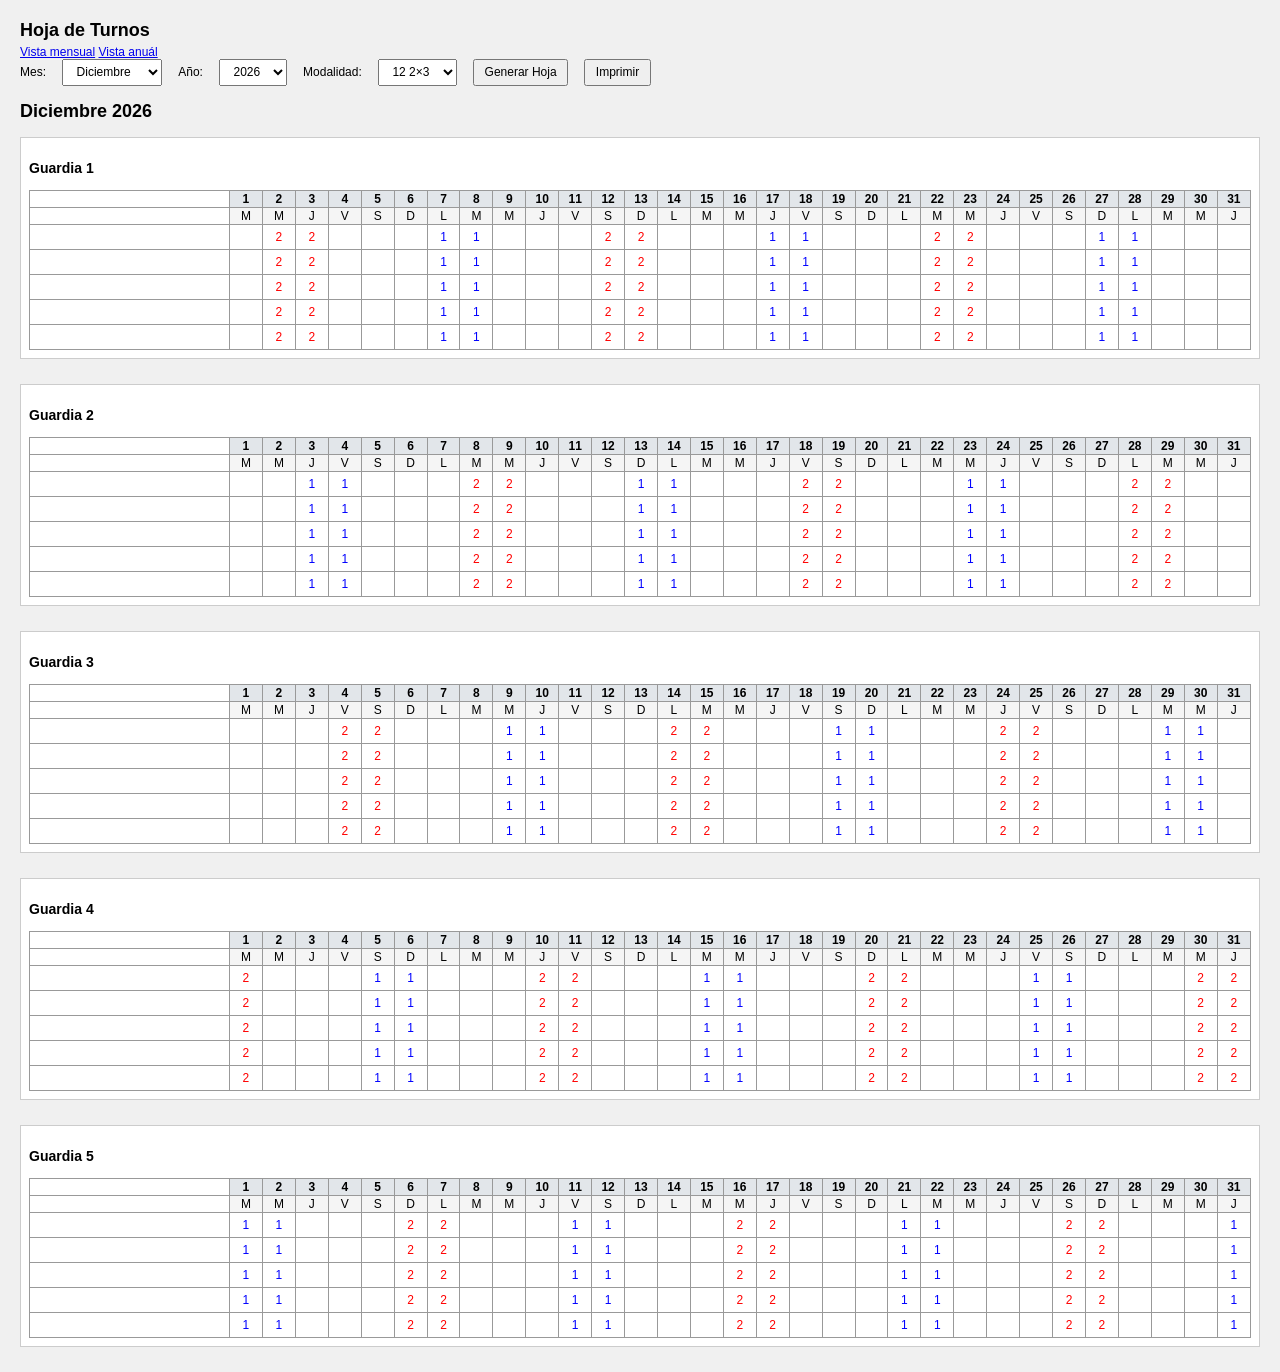
==== month.html @ efdddc21 "Init repo" ====
<!DOCTYPE html>
<html lang="es">

<head>
  <meta charset="UTF-8">
  <title>Hoja de Turnos - enGuardia</title>

  <link rel="manifest" href="manifest.json">
  <link rel="shortcut icon" href="icons/favicon.png" type="image/png">

  <link rel="stylesheet" href="css/month.css">
</head>

<body>
  <nav>
    <h1>Hoja de Turnos</h1>
    <a href="/month.html">Vista mensual</a>
    <a href="/year.html">Vista anuál</a>
  </nav>

  <div class="controls">
    <label for="monthSel">Mes:</label>
    <select id="monthSel"></select>

    <label for="yearSel">Año:</label>
    <select id="yearSel"></select>

    <label for="mode">Modalidad:</label>
    <select id="mode">
      <option value="12 2x3">12 2×3</option>
      <option value="8 5x3">8 5×3</option>
    </select>

    <button id="generateBtn">Generar Hoja</button>
    <button onclick="window.print()">Imprimir</button>
  </div>

  <div id="sheetContainer"></div>

  <script src="js/guardia.js"></script>
  <script src="js/month.js"></script>
</body>

</html>
---- css/month.css ----
:root {
    --name-width: 200px;
    /* width of the left‑most “Name” column */
}

body {
    font-family: Arial, sans-serif;
    margin: 20px;
    background: #f0f0f0;
    font-size: .75rem;
}

h1 {
    margin-bottom: .2em;
}

.controls {
    margin-bottom: 1em;
    display: flex;
    flex-wrap: wrap;
    gap: 1rem;
    align-items: center;
}

button,
select {
    padding: .3rem .6rem;
    font-size: .75rem;
}

.group {
    background: #fff;
    padding: 8px;
    margin-bottom: 25px;
    border: 1px solid #ccc;
}

table {
    border-collapse: collapse;
    width: 100%;
    table-layout: fixed;
    /* forces columns to respect <col> widths */
}

/* column definitions */
col.name-col {
    width: var(--name-width);
}

/* left column */
col.day-col {
    width: auto;
}

/* day columns share remaining space */

th,
td {
    border: 1px solid #999;
    text-align: center;
    vertical-align: middle;
    font-size: .75rem;
    word-wrap: break-word;
}

th.day-num {
    background: #e2e6ea;
}

th.day-wk {
    background: #f5f5f5;
    font-weight: normal;
}

td.shift {
    height: 22px;
    cursor: text;
}

td.name {
    text-align: left;
    padding-left: 4px;
}

@media print {
    nav, h1, h2, .controls, button {
        display: none;
    }

    td {
        padding: 0;
    }


    h3 {
        margin: 0;
        padding: 0;
    }

    body {
        margin: 0;
        background: #fff;
    }

    .group {
        page-break-inside: avoid;
        margin: 0;
        padding: 0;
    }
}
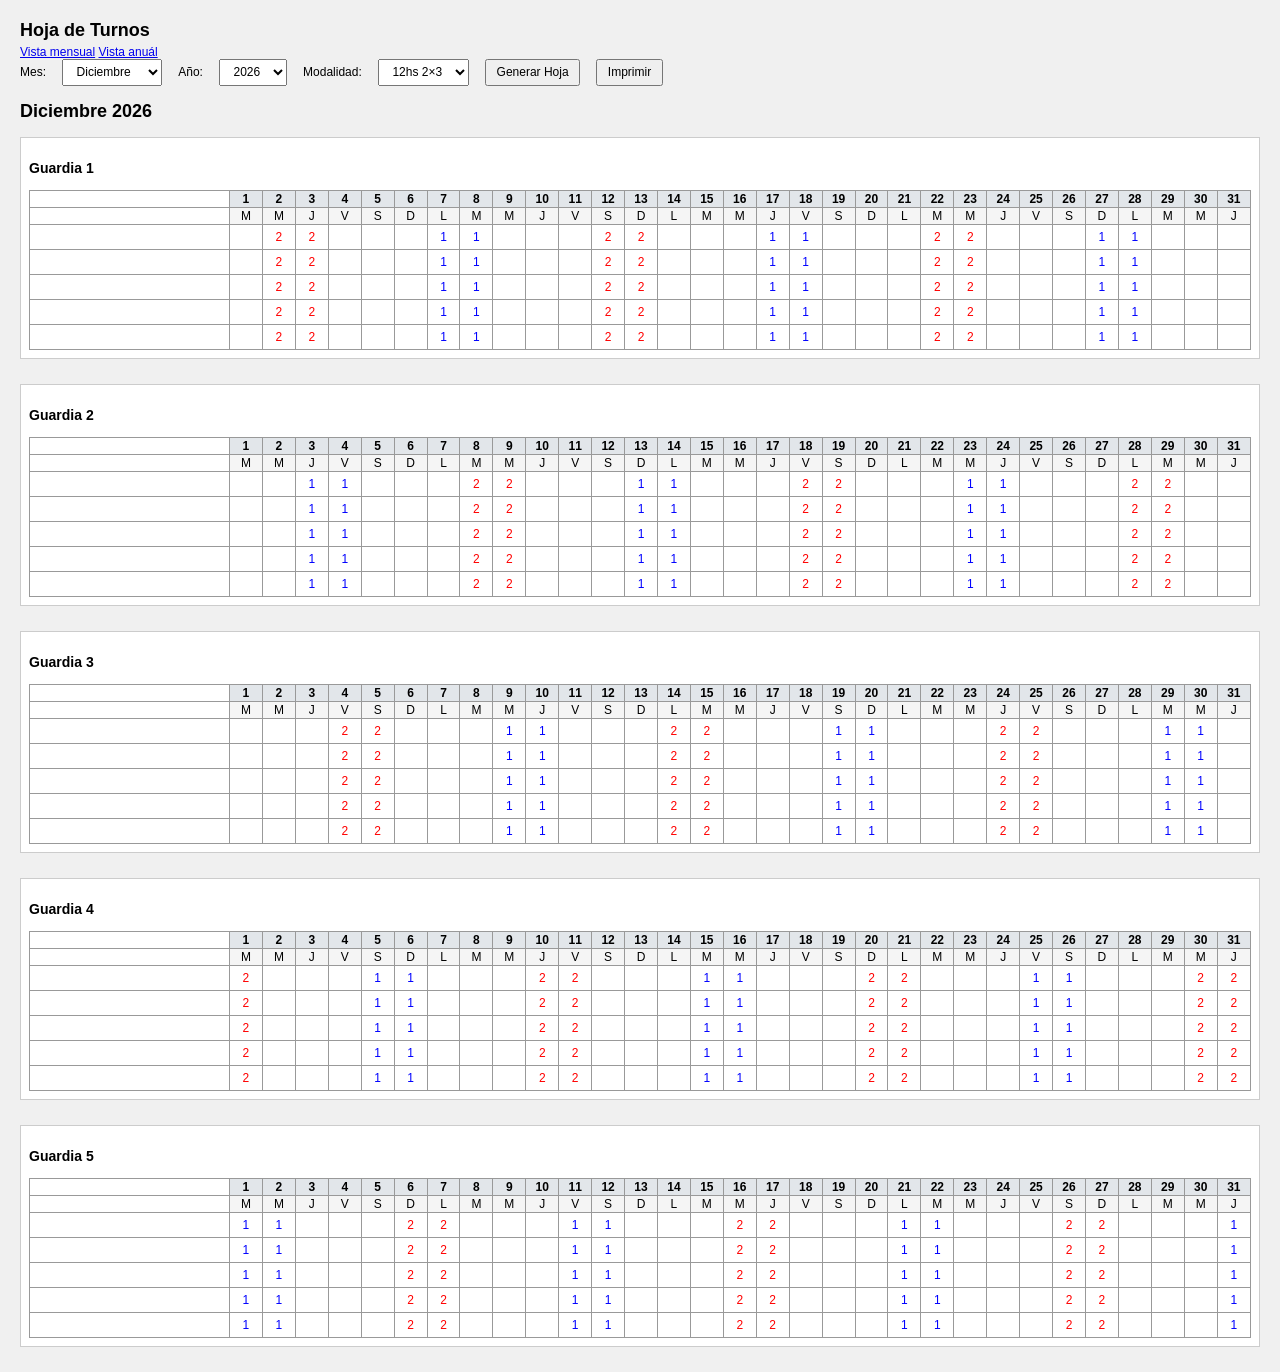
==== commit 10aae8a3: "Update" ====
--- a/month.html
+++ b/month.html
@@ -3,6 +3,8 @@
 
 <head>
   <meta charset="UTF-8">
+  <meta name="viewport" content="width=device-width, initial-scale=1.0">
+  
   <title>Hoja de Turnos - enGuardia</title>
 
   <link rel="manifest" href="manifest.json">
@@ -14,8 +16,8 @@
 <body>
   <nav>
     <h1>Hoja de Turnos</h1>
-    <a href="/month.html">Vista mensual</a>
-    <a href="/year.html">Vista anuál</a>
+    <a href="/enGuardia/month.html">Vista mensual</a>
+    <a href="/enGuardia/year.html">Vista anuál</a>
   </nav>
 
   <div class="controls">
@@ -27,8 +29,8 @@
 
     <label for="mode">Modalidad:</label>
     <select id="mode">
-      <option value="12 2x3">12 2×3</option>
-      <option value="8 5x3">8 5×3</option>
+      <option value="12 2x3">12hs 2×3</option>
+      <option value="8 5x3">8hs 5×3</option>
     </select>
 
     <button id="generateBtn">Generar Hoja</button>
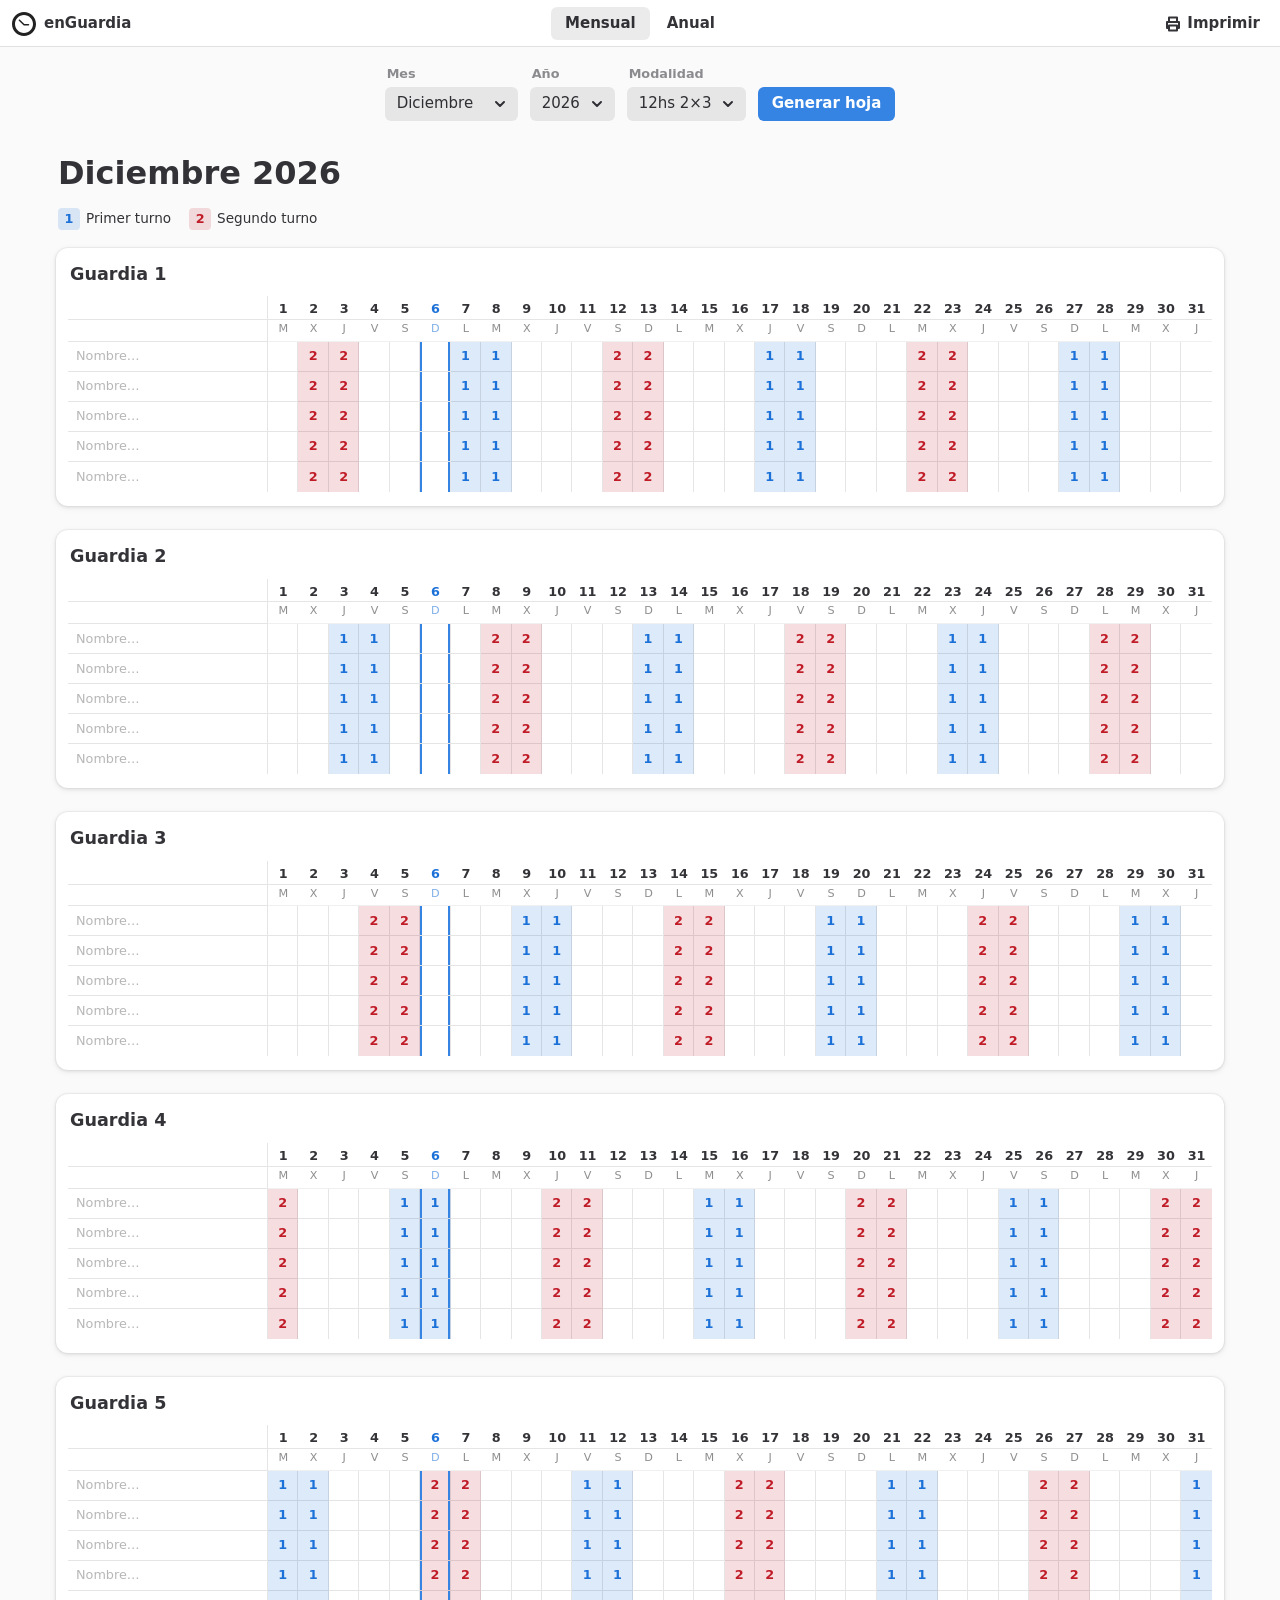
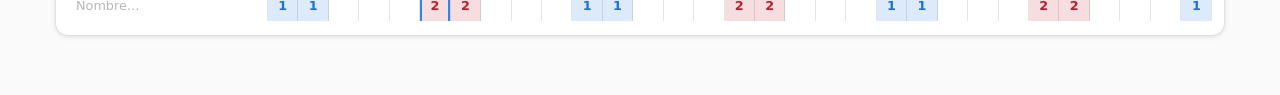
==== commit 97b36af0: "Redesign UI and add offline, export and editing features - Adwaita-style redesign: shared base.css, " ====
--- a/month.html
+++ b/month.html
@@ -4,43 +4,65 @@
 <head>
   <meta charset="UTF-8">
   <meta name="viewport" content="width=device-width, initial-scale=1.0">
-  
+
   <title>Hoja de Turnos - enGuardia</title>
 
   <link rel="manifest" href="manifest.json">
   <link rel="shortcut icon" href="icons/favicon.png" type="image/png">
+  <link rel="apple-touch-icon" href="icons/favicon-192.png">
 
+  <link rel="stylesheet" href="css/vars.css">
+  <link rel="stylesheet" href="css/base.css">
   <link rel="stylesheet" href="css/month.css">
 </head>
 
 <body>
-  <nav>
-    <h1>Hoja de Turnos</h1>
-    <a href="/enGuardia/month.html">Vista mensual</a>
-    <a href="/enGuardia/year.html">Vista anuál</a>
-  </nav>
+  <header class="headerbar">
+    <div class="headerbar-start">
+      <span class="app-title"><img src="icons/favicon.svg" alt=""><span class="app-name">enGuardia</span></span>
+    </div>
+    <nav class="view-switcher" aria-label="Vistas">
+      <a href="month.html" aria-current="page">Mensual</a>
+      <a href="year.html">Anual</a>
+    </nav>
+    <div class="headerbar-end">
+      <button class="flat" onclick="window.print()" title="Imprimir" aria-label="Imprimir">
+        <svg class="icon" viewBox="0 0 16 16" aria-hidden="true">
+          <path d="M4 6V1.5h8V6M4 12H2V6h12v6h-2M4 9.5h8v5H4z" />
+        </svg>
+        <span class="btn-label">Imprimir</span>
+      </button>
+    </div>
+  </header>
 
-  <div class="controls">
-    <label for="monthSel">Mes:</label>
-    <select id="monthSel"></select>
+  <section class="toolbar controls">
+    <div class="field">
+      <label for="monthSel">Mes</label>
+      <select id="monthSel"></select>
+    </div>
 
-    <label for="yearSel">Año:</label>
-    <select id="yearSel"></select>
+    <div class="field">
+      <label for="yearSel">Año</label>
+      <select id="yearSel"></select>
+    </div>
 
-    <label for="mode">Modalidad:</label>
-    <select id="mode">
-      <option value="12 2x3">12hs 2×3</option>
-      <option value="8 5x3">8hs 5×3</option>
-    </select>
+    <div class="field">
+      <label for="mode">Modalidad</label>
+      <select id="mode">
+        <option value="12 2x3">12hs 2×3</option>
+        <option value="8 5x3">8hs 5×3</option>
+      </select>
+    </div>
 
-    <button id="generateBtn">Generar Hoja</button>
-    <button onclick="window.print()">Imprimir</button>
-  </div>
+    <button id="generateBtn" class="suggested-action">Generar hoja</button>
+  </section>
 
-  <div id="sheetContainer"></div>
+  <main class="clamp">
+    <div id="sheetContainer"></div>
+  </main>
 
   <script src="js/guardia.js"></script>
   <script src="js/month.js"></script>
 </body>
 
-</html>+</html>
--- a/css/vars.css
+++ b/css/vars.css
@@ -0,0 +1,80 @@
+/* -------------------------------------------------
+   Design tokens — based on the libadwaita palette
+   ------------------------------------------------- */
+:root {
+    color-scheme: light dark;
+
+    /* Accent */
+    --accent-bg: #3584e4;
+    --accent-fg: #ffffff;
+    --accent: #1c71d8;
+
+    /* Surfaces */
+    --window-bg: #fafafb;
+    --window-fg: rgba(0, 0, 6, .8);
+    --view-bg: #ffffff;
+    --headerbar-bg: #ffffff;
+    --headerbar-shade: rgba(0, 0, 6, .12);
+    --card-bg: #ffffff;
+    --card-bg-solid: #ffffff;  /* card-bg flattened onto window-bg, for sticky cells */
+    --card-shadow:
+        0 0 0 1px rgba(0, 0, 6, .03),
+        0 1px 3px 1px rgba(0, 0, 6, .07),
+        0 2px 6px 2px rgba(0, 0, 6, .03);
+
+    /* Lines & widgets */
+    --border: rgba(0, 0, 6, .15);
+    --separator: rgba(0, 0, 6, .1);
+    --button-bg: rgba(0, 0, 6, .08);
+    --button-hover: rgba(0, 0, 6, .12);
+    --button-active: rgba(0, 0, 6, .22);
+    --dim-opacity: .55;
+    --chevron: url("data:image/svg+xml,%3Csvg xmlns='http://www.w3.org/2000/svg' width='16' height='16' viewBox='0 0 16 16'%3E%3Cpath d='M4 6l4 4 4-4' fill='none' stroke='%23000006' stroke-opacity='.8' stroke-width='2' stroke-linecap='round' stroke-linejoin='round'/%3E%3C/svg%3E");
+
+    /* Shift colours (text / tint) */
+    --turn-1: #1c71d8;
+    --turn-2: #c01c28;
+    --turn-3: #1b8553;
+    /* Shift colours (solid fills, white text) */
+    --turn-1-solid: #3584e4;
+    --turn-2-solid: #e01b24;
+    --turn-3-solid: #26a269;
+
+    /* Shape & spacing */
+    --radius-sm: 6px;
+    --radius: 12px;
+    --gap: 12px;
+    --clamp: 1200px;
+
+    --font: "Adwaita Sans", "Cantarell", "Inter", system-ui, -apple-system, "Segoe UI", Roboto, Ubuntu, sans-serif;
+}
+
+/* Dark style */
+@media (prefers-color-scheme: dark) {
+    :root {
+        --accent: #78aeed;
+
+        --window-bg: #222226;
+        --window-fg: #ffffff;
+        --view-bg: #1d1d20;
+        --headerbar-bg: #2e2e32;
+        --headerbar-shade: rgba(0, 0, 6, .36);
+        --card-bg: rgba(255, 255, 255, .08);
+        --card-bg-solid: #343437;
+        --card-shadow:
+            0 0 0 1px rgba(0, 0, 6, .09),
+            0 1px 3px 1px rgba(0, 0, 6, .18),
+            0 2px 6px 2px rgba(0, 0, 6, .09);
+
+        --border: rgba(255, 255, 255, .15);
+        --separator: rgba(255, 255, 255, .1);
+        --button-bg: rgba(255, 255, 255, .1);
+        --button-hover: rgba(255, 255, 255, .15);
+        --button-active: rgba(255, 255, 255, .3);
+        --chevron: url("data:image/svg+xml,%3Csvg xmlns='http://www.w3.org/2000/svg' width='16' height='16' viewBox='0 0 16 16'%3E%3Cpath d='M4 6l4 4 4-4' fill='none' stroke='%23ffffff' stroke-width='2' stroke-linecap='round' stroke-linejoin='round'/%3E%3C/svg%3E");
+
+        --turn-1: #78aeed;
+        --turn-2: #ff938c;
+        --turn-3: #78e9ab;
+    }
+}
--- a/css/base.css
+++ b/css/base.css
@@ -0,0 +1,297 @@
+/* -------------------------------------------------
+   Shared Adwaita-style widgets
+   ------------------------------------------------- */
+*,
+*::before,
+*::after {
+    box-sizing: border-box;
+}
+
+body {
+    margin: 0;
+    min-height: 100vh;
+    font-family: var(--font);
+    font-size: 15px;
+    line-height: 1.4;
+    background: var(--window-bg);
+    color: var(--window-fg);
+    -webkit-font-smoothing: antialiased;
+}
+
+h1, h2, h3, p {
+    margin: 0;
+}
+
+/* widgets below set their own display, which would otherwise beat [hidden] */
+[hidden] {
+    display: none !important;
+}
+
+/* read by screen readers, not shown */
+.visually-hidden {
+    position: absolute;
+    width: 1px;
+    height: 1px;
+    overflow: hidden;
+    clip-path: inset(50%);
+    white-space: nowrap;
+}
+
+.title-1 { font-size: 2rem;   font-weight: 800; }
+.title-2 { font-size: 1.6rem; font-weight: 800; }
+.title-4 { font-size: 1.1rem; font-weight: 700; }
+.heading { font-size: 1rem;   font-weight: 700; }
+.caption { font-size: .8rem; }
+.dim-label { opacity: var(--dim-opacity); }
+
+.icon {
+    width: 16px;
+    height: 16px;
+    flex: none;
+    fill: none;
+    stroke: currentColor;
+    stroke-width: 2;
+    stroke-linecap: round;
+    stroke-linejoin: round;
+}
+
+/* ---------- Header bar ---------- */
+.headerbar {
+    position: sticky;
+    top: 0;
+    z-index: 10;
+    display: grid;
+    grid-template-columns: 1fr auto 1fr;
+    align-items: center;
+    gap: 6px;
+    min-height: 47px;
+    padding: 6px;
+    background: var(--headerbar-bg);
+    box-shadow: inset 0 -1px var(--headerbar-shade);
+}
+
+.headerbar-start,
+.headerbar-end {
+    display: flex;
+    align-items: center;
+    gap: 6px;
+}
+
+.headerbar-end {
+    justify-content: flex-end;
+}
+
+.app-title {
+    display: flex;
+    align-items: center;
+    gap: 8px;
+    padding: 0 6px;
+    font-weight: 700;
+}
+
+.app-title img {
+    width: 24px;
+    height: 24px;
+}
+
+/* the icon is a dark symbolic glyph */
+@media (prefers-color-scheme: dark) {
+    .app-title img {
+        filter: invert(1);
+    }
+}
+
+/* ---------- View switcher ---------- */
+.view-switcher {
+    display: flex;
+    gap: 3px;
+}
+
+.view-switcher a {
+    display: flex;
+    align-items: center;
+    gap: 8px;
+    padding: 6px 14px;
+    border-radius: var(--radius-sm);
+    color: inherit;
+    font-weight: 700;
+    text-decoration: none;
+    transition: background-color .2s;
+}
+
+.view-switcher a:hover {
+    background: var(--button-hover);
+}
+
+.view-switcher a[aria-current="page"] {
+    background: var(--button-bg);
+}
+
+/* ---------- Buttons ---------- */
+button {
+    display: inline-flex;
+    align-items: center;
+    justify-content: center;
+    gap: 6px;
+    min-height: 34px;
+    padding: 6px 14px;
+    border: none;
+    border-radius: var(--radius-sm);
+    background: var(--button-bg);
+    color: inherit;
+    font: inherit;
+    font-weight: 700;
+    cursor: pointer;
+    transition: background-color .2s;
+}
+
+button:hover { background: var(--button-hover); }
+button:active { background: var(--button-active); }
+
+button.flat { background: transparent; }
+button.flat:hover { background: var(--button-hover); }
+button.flat:active { background: var(--button-active); }
+
+button.circular {
+    width: 34px;
+    padding: 0;
+    border-radius: 50%;
+}
+
+button.suggested-action {
+    background: var(--accent-bg);
+    color: var(--accent-fg);
+}
+
+button.suggested-action:hover { filter: brightness(1.08); }
+button.suggested-action:active { filter: brightness(.92); }
+
+/* ---------- Drop-downs ---------- */
+select {
+    appearance: none;
+    min-height: 34px;
+    padding: 6px 34px 6px 12px;
+    border: none;
+    border-radius: var(--radius-sm);
+    background: var(--button-bg) var(--chevron) no-repeat right 10px center;
+    color: inherit;
+    font: inherit;
+    cursor: pointer;
+    transition: background-color .2s;
+}
+
+select:hover {
+    background-color: var(--button-hover);
+}
+
+select option {
+    background: var(--view-bg);
+    color: var(--window-fg);
+}
+
+/* ---------- Toolbar of labelled fields ---------- */
+.toolbar {
+    display: flex;
+    flex-wrap: wrap;
+    align-items: flex-end;
+    justify-content: center;
+    gap: var(--gap);
+    padding: 18px 12px 6px;
+}
+
+.field {
+    display: flex;
+    flex-direction: column;
+    gap: 4px;
+}
+
+.field label {
+    padding-left: 2px;
+    font-size: .8rem;
+    font-weight: 700;
+    opacity: var(--dim-opacity);
+}
+
+/* ---------- Content clamp ---------- */
+.clamp {
+    width: 100%;
+    max-width: var(--clamp);
+    margin: 0 auto;
+    padding: 18px 16px 36px;
+}
+
+/* ---------- Cards & boxed lists ---------- */
+.card {
+    background: var(--card-bg);
+    border-radius: var(--radius);
+    box-shadow: var(--card-shadow);
+}
+
+.boxed-list {
+    margin: 0;
+    padding: 0;
+    list-style: none;
+    background: var(--card-bg);
+    border-radius: var(--radius);
+    box-shadow: var(--card-shadow);
+    overflow: hidden;
+}
+
+.boxed-list > * {
+    display: flex;
+    align-items: center;
+    gap: 12px;
+    min-height: 50px;
+    padding: 8px 12px;
+}
+
+.boxed-list > * + * {
+    border-top: 1px solid var(--separator);
+}
+
+.boxed-list .value {
+    margin-left: auto;
+    font-weight: 700;
+    font-variant-numeric: tabular-nums;
+}
+
+.preferences-group > .heading {
+    margin: 0 0 12px 2px;
+}
+
+/* ---------- Focus ring ---------- */
+:focus-visible {
+    outline: 2px solid color-mix(in srgb, var(--accent-bg) 60%, transparent);
+    outline-offset: 1px;
+}
+
+/* ---------- Narrow screens: icon-only header buttons ---------- */
+@media (max-width: 600px) {
+    .headerbar .btn-label {
+        display: none;
+    }
+
+    .headerbar button.flat {
+        width: 34px;
+        padding: 0;
+    }
+}
+
+@media (max-width: 400px) {
+    .app-name {
+        display: none;
+    }
+}
+
+/* ---------- Print ---------- */
+@media print {
+    body {
+        background: #fff;
+        color: #000;
+    }
+
+    .headerbar,
+    .toolbar {
+        display: none !important;
+    }
+}
--- a/css/month.css
+++ b/css/month.css
@@ -3,43 +3,74 @@
     /* width of the left‑most “Name” column */
 }
 
-body {
-    font-family: Arial, sans-serif;
-    margin: 20px;
-    background: #f0f0f0;
-    font-size: .75rem;
-}
-
-h1 {
-    margin-bottom: .2em;
-}
-
-.controls {
-    margin-bottom: 1em;
+#sheetContainer > h2 {
+    margin: 6px 2px 12px;
+    font-size: 2rem;
+    font-weight: 800;
+}
+
+/* narrower name column on phones */
+@media (max-width: 600px) {
+    :root {
+        --name-width: 110px;
+    }
+}
+
+/* ---------- Turn legend ---------- */
+.legend {
     display: flex;
     flex-wrap: wrap;
-    gap: 1rem;
+    gap: 6px 18px;
+    margin: 0 2px 18px;
+    padding: 0;
+    list-style: none;
+    font-size: .85rem;
+}
+
+.legend li {
+    display: flex;
     align-items: center;
-}
-
-button,
-select {
-    padding: .3rem .6rem;
-    font-size: .75rem;
-}
-
+    gap: 6px;
+}
+
+.chip {
+    display: inline-flex;
+    align-items: center;
+    justify-content: center;
+    width: 22px;
+    height: 22px;
+    border-radius: 4px;
+    font-weight: 700;
+    font-size: .8rem;
+}
+
+/* ---------- One card per working group ---------- */
 .group {
-    background: #fff;
-    padding: 8px;
-    margin-bottom: 25px;
-    border: 1px solid #ccc;
+    margin-bottom: 24px;
+    padding: 12px 12px 14px;
+    background: var(--card-bg);
+    border-radius: var(--radius);
+    box-shadow: var(--card-shadow);
+}
+
+.table-scroll {
+    overflow-x: auto;
+}
+
+.group h3 {
+    margin: 2px 2px 10px;
+    font-size: 1.1rem;
+    font-weight: 700;
 }
 
 table {
-    border-collapse: collapse;
+    border-collapse: separate;
+    border-spacing: 0;
     width: 100%;
+    min-width: 900px;
     table-layout: fixed;
     /* forces columns to respect <col> widths */
+    font-size: .8rem;
 }
 
 /* column definitions */
@@ -56,55 +87,180 @@
 
 th,
 td {
-    border: 1px solid #999;
+    border-right: 1px solid var(--separator);
+    border-bottom: 1px solid var(--separator);
     text-align: center;
     vertical-align: middle;
-    font-size: .75rem;
     word-wrap: break-word;
 }
 
+th:last-child,
+td:last-child {
+    border-right: none;
+}
+
+tr:last-child td {
+    border-bottom: none;
+}
+
 th.day-num {
-    background: #e2e6ea;
+    padding-top: 4px;
+    font-weight: 700;
 }
 
 th.day-wk {
-    background: #f5f5f5;
-    font-weight: normal;
+    padding-bottom: 4px;
+    font-weight: 400;
+    font-size: .7rem;
+    opacity: var(--dim-opacity);
+}
+
+th.day-num,
+th.day-wk {
+    border-right: none;
+}
+
+tr:first-child th {
+    border-bottom: none;
 }
 
 td.shift {
-    height: 22px;
+    height: 30px;
     cursor: text;
 }
 
+/* keep names in view while the days scroll sideways */
+th.name,
 td.name {
+    position: sticky;
+    left: 0;
+    z-index: 1;
+    background: var(--card-bg-solid);
+}
+
+td.name {
+    padding: 0 8px;
     text-align: left;
-    padding-left: 4px;
+    font-weight: 700;
+}
+
+td.name:empty::before {
+    content: "Nombre…";
+    font-weight: 400;
+    opacity: .35;
+}
+
+td.shift[data-turn] {
+    font-weight: 700;
+    border-radius: 0;
+}
+
+td.shift[data-turn="1"],
+.chip[data-turn="1"] {
+    background: color-mix(in srgb, var(--turn-1) 15%, transparent);
+    color: var(--turn-1);
+}
+
+td.shift[data-turn="2"],
+.chip[data-turn="2"] {
+    background: color-mix(in srgb, var(--turn-2) 15%, transparent);
+    color: var(--turn-2);
+}
+
+td.shift[data-turn="3"],
+.chip[data-turn="3"] {
+    background: color-mix(in srgb, var(--turn-3) 15%, transparent);
+    color: var(--turn-3);
+}
+
+th.today {
+    color: var(--accent);
+}
+
+td.today {
+    box-shadow: inset 2px 0 var(--accent-bg), inset -2px 0 var(--accent-bg);
+}
+
+/* corner mark on cells changed by hand */
+td.shift.edited {
+    background-image: linear-gradient(225deg, var(--accent-bg) 5px, transparent 5px);
+}
+
+td[contenteditable="true"]:focus {
+    outline: none;
+    box-shadow: inset 0 0 0 2px color-mix(in srgb, var(--accent-bg) 60%, transparent);
+    background: color-mix(in srgb, var(--accent-bg) 10%, transparent);
 }
 
 @media print {
-    nav, h1, h2, .controls, button {
+    nav, h1, .controls, button {
         display: none;
     }
 
+    #sheetContainer > h2 {
+        margin: 0 0 4px;
+        font-size: 1.2rem;
+    }
+
+    .legend {
+        margin-bottom: 8px;
+    }
+
+    .chip {
+        print-color-adjust: exact;
+        -webkit-print-color-adjust: exact;
+    }
+
+    .clamp {
+        max-width: none;
+        padding: 0;
+    }
+
     td {
         padding: 0;
     }
-
 
     h3 {
         margin: 0;
         padding: 0;
-    }
-
-    body {
-        margin: 0;
-        background: #fff;
     }
 
     .group {
         page-break-inside: avoid;
         margin: 0;
         padding: 0;
-    }
-}+        box-shadow: none;
+        border-radius: 0;
+    }
+
+    .table-scroll {
+        overflow: visible;
+    }
+
+    table {
+        min-width: 0;
+        font-size: 0.65rem;
+    }
+
+    th,
+    td {
+        border: 1px solid #999 !important;
+    }
+
+    td.shift {
+        height: 18px;
+    }
+
+    th.today {
+        color: inherit;
+    }
+
+    td.today {
+        box-shadow: none;
+    }
+
+    td.shift[data-turn] {
+        print-color-adjust: exact;
+        -webkit-print-color-adjust: exact;
+    }
+}
